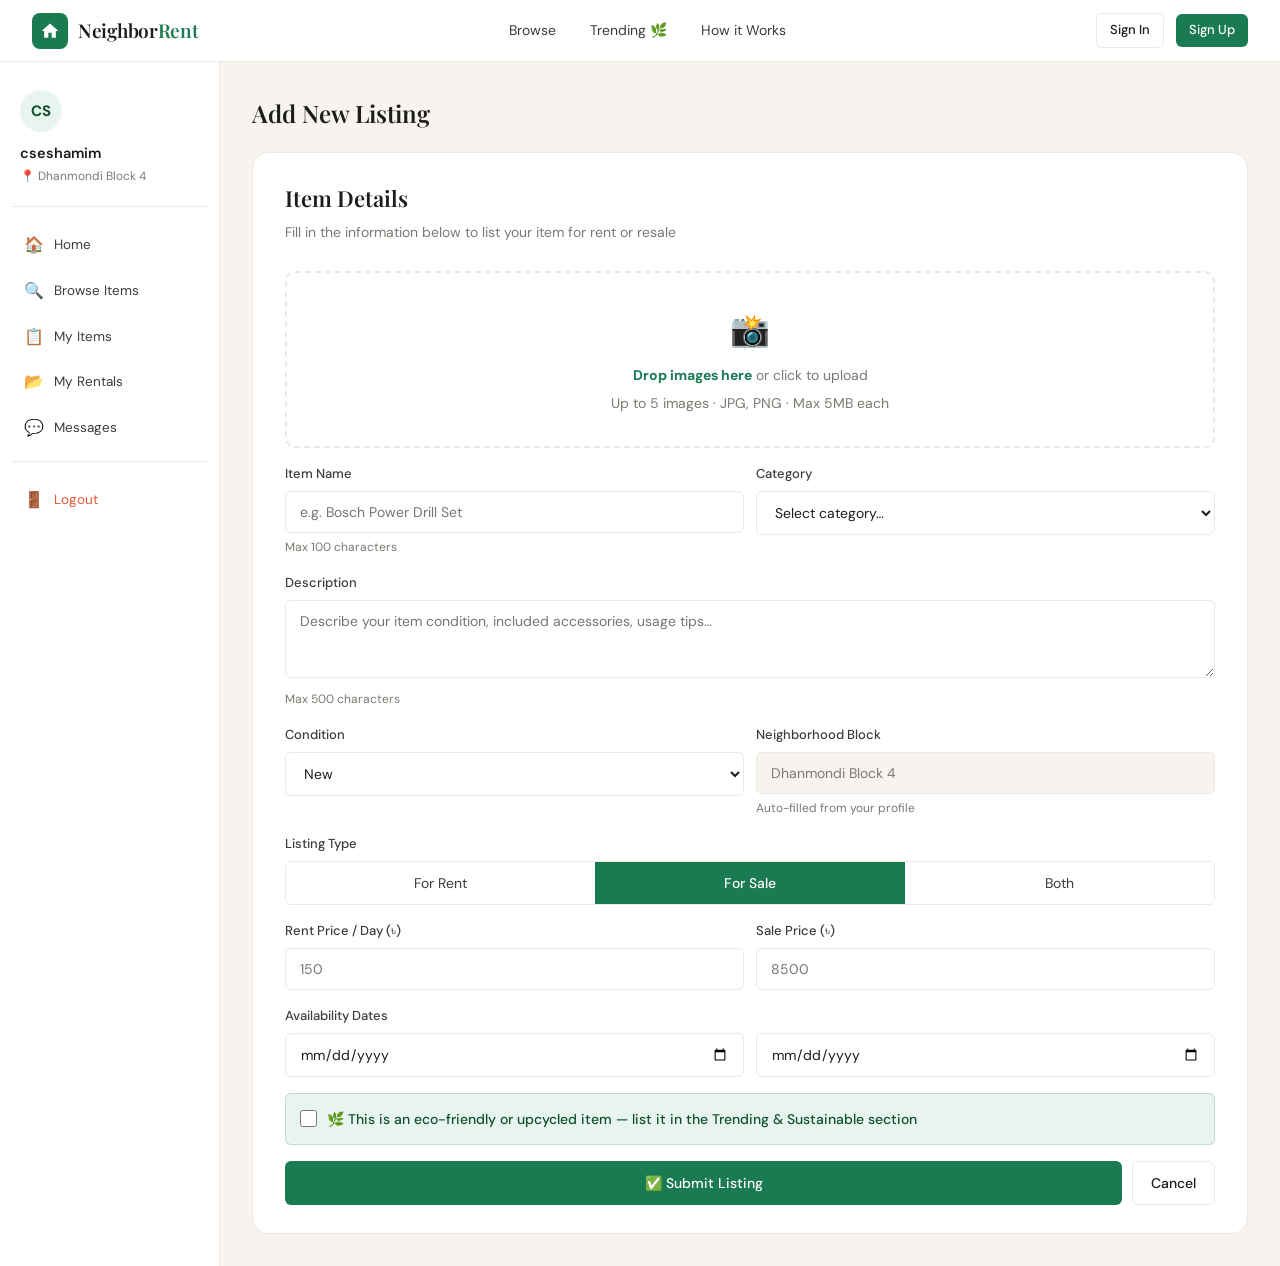
==== add-listing.html @ 6504f297 "first commit" ====
<!DOCTYPE html>
<html lang="en">
<head>
<meta charset="UTF-8">
<meta name="viewport" content="width=device-width, initial-scale=1.0">
<title>NeighborRent – Dhaka Rental & Resale Platform</title>
<link href="https://fonts.googleapis.com/css2?family=DM+Sans:ital,opsz,wght@0,9..40,300;0,9..40,400;0,9..40,500;0,9..40,600;1,9..40,300&family=Playfair+Display:wght@500;600&display=swap" rel="stylesheet">
<link rel="stylesheet" href="styles.css">
</head>
<body>
<nav class="topbar">
  <a href="neighborrent.html" class="logo">
    <div class="logo-icon">
      <svg viewBox="0 0 24 24"><path d="M10 20v-6h4v6h5v-8h3L12 3 2 12h3v8z"/></svg>
    </div>
    <span class="logo-text">Neighbor<span>Rent</span></span>
  </a>
  <div class="nav-links" id="nav-public">
    <a href="browse.html" class="nav-link">Browse</a>
    <a href="trending.html" class="nav-link">Trending 🌿</a>
    <a href="#" class="nav-link">How it Works</a>
  </div>
  <div class="nav-right" id="nav-right-public">
    <a href="signin.html" class="btn btn-outline btn-sm">Sign In</a>
    <a href="signup.html" class="btn btn-primary btn-sm">Sign Up</a>
  </div>
</nav>
<div id="page-add-listing" class="page-section active">
  <div class="dashboard-layout">
    <aside class="sidebar">
      <div class="sidebar-user">
        <div class="u-avatar">CS</div>
        <div class="u-name">cseshamim</div>
        <div class="u-block">📍 Dhanmondi Block 4</div>
      </div>
      <nav class="sidebar-nav">
        <a href="dashboard.html"><span class="icon">🏠</span> Home</a>
        <a href="browse.html"><span class="icon">🔍</span> Browse Items</a>
        <a href="my-items.html"><span class="icon">📋</span> My Items</a>
        <a href="my-rentals.html"><span class="icon">📂</span> My Rentals</a>
        <a href="messages.html"><span class="icon">💬</span> Messages</a>
        <div class="u-inline-037"></div>
        <a href="neighborrent.html" class="logout"><span class="icon">🚪</span> Logout</a>
      </nav>
    </aside>
    <main class="dash-main">
      <div class="dash-welcome u-inline-050">Add New Listing</div>
      <div class="listing-card">
        <h2>Item Details</h2>
        <p class="sub">Fill in the information below to list your item for rent or resale</p>

        <div class="upload-zone">
          <div class="upload-icon">📸</div>
          <p><strong>Drop images here</strong> or click to upload</p>
          <p class="u-inline-051">Up to 5 images · JPG, PNG · Max 5MB each</p>
        </div>

        <div class="form-row">
          <div class="form-group">
            <label class="form-label">Item Name</label>
            <input class="form-input" type="text" placeholder="e.g. Bosch Power Drill Set">
            <div class="form-hint">Max 100 characters</div>
          </div>
          <div class="form-group">
            <label class="form-label">Category</label>
            <select class="form-select">
              <option>Select category…</option>
              <option>Tools</option><option>Medical Equipment</option><option>Electronics</option>
              <option>Event Items</option><option>Jewelry</option><option>Cameras</option><option>Other</option>
            </select>
          </div>
        </div>

        <div class="form-group">
          <label class="form-label">Description</label>
          <textarea class="form-input u-inline-052" rows="3" placeholder="Describe your item condition, included accessories, usage tips…"></textarea>
          <div class="form-hint">Max 500 characters</div>
        </div>

        <div class="form-row">
          <div class="form-group">
            <label class="form-label">Condition</label>
            <select class="form-select">
              <option>New</option><option>Good</option><option>Fair</option>
            </select>
          </div>
          <div class="form-group">
            <label class="form-label">Neighborhood Block</label>
            <input class="form-input u-inline-053" value="Dhanmondi Block 4" disabled>
            <div class="form-hint">Auto-filled from your profile</div>
          </div>
        </div>

        <div class="form-group">
          <label class="form-label">Listing Type</label>
          <div class="type-toggle">
            <div class="type-opt" onclick="toggleType(this)">For Rent</div>
            <div class="type-opt active" onclick="toggleType(this)">For Sale</div>
            <div class="type-opt" onclick="toggleType(this)">Both</div>
          </div>
        </div>

        <div class="form-row">
          <div class="form-group">
            <label class="form-label">Rent Price / Day (৳)</label>
            <input class="form-input" type="number" placeholder="150">
          </div>
          <div class="form-group">
            <label class="form-label">Sale Price (৳)</label>
            <input class="form-input" type="number" placeholder="8500">
          </div>
        </div>

        <div class="form-group">
          <label class="form-label">Availability Dates</label>
          <div class="form-row">
            <input class="form-input" type="date">
            <input class="form-input" type="date">
          </div>
        </div>

        <div class="eco-check form-group">
          <input type="checkbox" id="eco">
          <label for="eco">🌿 This is an eco-friendly or upcycled item — list it in the Trending & Sustainable section</label>
        </div>

        <div class="u-inline-054">
          <button class="btn btn-primary u-inline-055" onclick="location.href='my-items.html'">✅ Submit Listing</button>
          <button class="btn btn-outline" onclick="location.href='my-items.html'">Cancel</button>
        </div>
      </div>
    </main>
  </div>
</div>

<!-- ══════════════════════════════════════════
     PAGE: MESSAGES
══════════════════════════════════════════ -->
<script src="scripts.js"></script>
</body>
</html>
---- styles.css ----
/*
  NeighborRent shared styles
  --------------------------
  This SCSS file contains the visual system, shared layout primitives,
  and page-specific styles used by every standalone HTML page.
*/
:root {
  --green: #1a7a52;
  --green-light: #e8f5ef;
  --green-mid: #2d9e6a;
  --green-dark: #0f4f34;
  --amber: #e8a020;
  --amber-light: #fef6e4;
  --coral: #e55a38;
  --sand: #f7f4ef;
  --sand-dark: #ede8e0;
  --ink: #1c1c1a;
  --ink-mid: #3d3d38;
  --ink-muted: #7a7a72;
  --ink-faint: #b5b5ac;
  --white: #ffffff;
  --radius: 10px;
  --radius-sm: 6px;
  --radius-lg: 16px;
  --shadow: 0 2px 12px rgba(0, 0, 0, 0.07);
  --shadow-md: 0 4px 24px rgba(0, 0, 0, 0.10);
}

* {
  box-sizing: border-box;
  margin: 0;
  padding: 0;
}

body {
  font-family: "DM Sans", sans-serif;
  background: var(--sand);
  color: var(--ink);
  font-size: 15px;
  line-height: 1.6;
}

/* Navigation and global header */
.topbar {
  background: var(--white);
  border-bottom: 1px solid var(--sand-dark);
  padding: 0 2rem;
  height: 62px;
  display: flex;
  align-items: center;
  justify-content: space-between;
  position: sticky;
  top: 0;
  z-index: 100;
}

.logo {
  display: flex;
  align-items: center;
  gap: 10px;
  text-decoration: none;
}

.logo-icon {
  width: 36px;
  height: 36px;
  background: var(--green);
  border-radius: 8px;
  display: flex;
  align-items: center;
  justify-content: center;
}

.logo-icon svg {
  width: 20px;
  height: 20px;
  fill: white;
}

.logo-text {
  font-family: "Playfair Display", serif;
  font-size: 19px;
  font-weight: 600;
  color: var(--ink);
  letter-spacing: -0.3px;
}

.logo-text span {
  color: var(--green);
}

.nav-links {
  display: flex;
  align-items: center;
  gap: 6px;
}

.nav-link {
  padding: 7px 14px;
  border-radius: var(--radius-sm);
  font-size: 14px;
  color: var(--ink-mid);
  text-decoration: none;
  transition: all 0.15s;
  font-weight: 400;
}

.nav-link:hover {
  background: var(--sand);
  color: var(--ink);
}

.nav-link.active {
  color: var(--green);
  font-weight: 500;
}

.nav-badge {
  position: relative;
  display: flex;
  align-items: center;
  justify-content: center;
  width: 38px;
  height: 38px;
  border-radius: 50%;
  border: 1px solid var(--sand-dark);
  cursor: pointer;
  transition: background 0.15s;
}

.nav-badge:hover {
  background: var(--sand);
}

.nav-badge .dot {
  position: absolute;
  top: 7px;
  right: 7px;
  width: 8px;
  height: 8px;
  border-radius: 50%;
  background: var(--coral);
  border: 2px solid white;
}

.nav-right {
  display: flex;
  align-items: center;
  gap: 12px;
}

.btn {
  display: inline-flex;
  align-items: center;
  gap: 7px;
  padding: 9px 18px;
  border-radius: var(--radius-sm);
  font-size: 14px;
  font-weight: 500;
  cursor: pointer;
  transition: all 0.15s;
  font-family: inherit;
  text-decoration: none;
  border: none;
}

.btn-primary {
  background: var(--green);
  color: white;
}

.btn-primary:hover {
  background: var(--green-dark);
}

.btn-outline {
  background: transparent;
  color: var(--ink);
  border: 1px solid var(--sand-dark);
}

.btn-outline:hover {
  background: var(--sand);
}

.btn-sm {
  padding: 6px 13px;
  font-size: 13px;
}

.btn-amber {
  background: var(--amber);
  color: white;
}

.btn-amber:hover {
  opacity: 0.9;
}

.avatar {
  width: 36px;
  height: 36px;
  border-radius: 50%;
  background: var(--green-light);
  color: var(--green-dark);
  font-weight: 600;
  font-size: 13px;
  display: flex;
  align-items: center;
  justify-content: center;
  cursor: pointer;
  border: 2px solid var(--green-light);
}

/* Page shell */
.page-section {
  display: block;
}

.container {
  max-width: 1100px;
  margin: 0 auto;
  padding: 0 2rem;
}

/* Home page hero */
.hero {
  background: linear-gradient(135deg, #0f4f34 0%, #1a7a52 60%, #2d9e6a 100%);
  padding: 80px 2rem 90px;
  text-align: center;
  position: relative;
  overflow: hidden;
}

.hero::before {
  content: "";
  position: absolute;
  inset: 0;
  background: url("data:image/svg+xml,%3Csvg width='60' height='60' viewBox='0 0 60 60' xmlns='http://www.w3.org/2000/svg'%3E%3Ccircle cx='30' cy='30' r='1.5' fill='%23ffffff' fill-opacity='0.06'/%3E%3C/svg%3E");
}

.hero-badge {
  display: inline-flex;
  align-items: center;
  gap: 7px;
  background: rgba(255, 255, 255, 0.15);
  border: 1px solid rgba(255, 255, 255, 0.25);
  color: rgba(255, 255, 255, 0.9);
  padding: 6px 14px;
  border-radius: 99px;
  font-size: 13px;
  margin-bottom: 24px;
}

.hero h1 {
  font-family: "Playfair Display", serif;
  font-size: 52px;
  font-weight: 600;
  color: white;
  line-height: 1.1;
  margin-bottom: 18px;
  letter-spacing: -1px;
}

.hero h1 em {
  font-style: italic;
  color: #a8dfc7;
}

.hero p {
  font-size: 17px;
  color: rgba(255, 255, 255, 0.75);
  max-width: 500px;
  margin: 0 auto 36px;
  font-weight: 300;
}

.hero-actions {
  display: flex;
  gap: 12px;
  justify-content: center;
  flex-wrap: wrap;
}

.hero .btn-white {
  background: white;
  color: var(--green-dark);
  font-weight: 600;
  padding: 12px 28px;
  font-size: 15px;
  border-radius: var(--radius);
}

.hero .btn-white:hover {
  background: var(--green-light);
}

.hero .btn-ghost {
  background: rgba(255, 255, 255, 0.12);
  color: white;
  border: 1px solid rgba(255, 255, 255, 0.3);
  padding: 12px 28px;
  font-size: 15px;
  border-radius: var(--radius);
}

.hero-stats {
  display: flex;
  gap: 40px;
  justify-content: center;
  margin-top: 56px;
  padding-top: 36px;
  border-top: 1px solid rgba(255, 255, 255, 0.15);
}

.hero-stat {
  text-align: center;
}

.hero-stat .num {
  font-size: 28px;
  font-weight: 600;
  color: white;
  font-family: "Playfair Display", serif;
}

.hero-stat .lbl {
  font-size: 13px;
  color: rgba(255, 255, 255, 0.6);
  margin-top: 3px;
}

/* Category navigation */
.category-bar {
  background: var(--white);
  border-bottom: 1px solid var(--sand-dark);
  padding: 0 2rem;
}

.category-bar .inner {
  max-width: 1100px;
  margin: 0 auto;
  display: flex;
  gap: 4px;
  overflow-x: auto;
}

.cat-pill {
  display: flex;
  align-items: center;
  gap: 7px;
  padding: 14px 16px;
  white-space: nowrap;
  cursor: pointer;
  font-size: 13.5px;
  color: var(--ink-muted);
  border-bottom: 2px solid transparent;
  transition: all 0.15s;
  font-weight: 400;
}

.cat-pill:hover {
  color: var(--ink);
}

.cat-pill.active {
  color: var(--green);
  border-bottom-color: var(--green);
  font-weight: 500;
}

.cat-pill .icon {
  font-size: 16px;
}

/* Browse and item grids */
.browse-layout {
  display: flex;
  gap: 24px;
  padding: 32px 0;
}

.filter-sidebar {
  width: 220px;
  flex-shrink: 0;
  background: var(--white);
  border-radius: var(--radius-lg);
  border: 1px solid var(--sand-dark);
  padding: 20px;
  height: -moz-fit-content;
  height: fit-content;
}

.filter-sidebar h3 {
  font-size: 13px;
  font-weight: 600;
  text-transform: uppercase;
  letter-spacing: 0.8px;
  color: var(--ink-muted);
  margin-bottom: 14px;
}

.filter-group {
  margin-bottom: 22px;
}

.filter-group label {
  display: flex;
  align-items: center;
  gap: 9px;
  padding: 6px 0;
  font-size: 14px;
  color: var(--ink-mid);
  cursor: pointer;
}

.filter-group label input[type=checkbox] {
  accent-color: var(--green);
  width: 15px;
  height: 15px;
}

.filter-group label input[type=radio] {
  accent-color: var(--green);
  width: 15px;
  height: 15px;
}

.items-grid {
  flex: 1;
}

.search-bar {
  display: flex;
  gap: 10px;
  margin-bottom: 20px;
}

.search-input {
  flex: 1;
  padding: 11px 16px;
  border-radius: var(--radius-sm);
  border: 1px solid var(--sand-dark);
  font-family: inherit;
  font-size: 14px;
  background: var(--white);
  color: var(--ink);
  outline: none;
  transition: border 0.15s;
}

.search-input:focus {
  border-color: var(--green);
}

.cards-grid {
  display: grid;
  grid-template-columns: repeat(auto-fill, minmax(200px, 1fr));
  gap: 16px;
}

.item-card {
  background: var(--white);
  border-radius: var(--radius-lg);
  border: 1px solid var(--sand-dark);
  overflow: hidden;
  transition: box-shadow 0.2s, transform 0.15s;
  cursor: pointer;
}

.item-card:hover {
  box-shadow: var(--shadow-md);
  transform: translateY(-2px);
}

.card-img {
  width: 100%;
  height: 150px;
  -o-object-fit: cover;
     object-fit: cover;
  background: var(--sand);
  display: flex;
  align-items: center;
  justify-content: center;
  font-size: 40px;
}
.card-img img {
  width: 100%;
}

.card-body {
  padding: 14px;
}

.card-meta {
  display: flex;
  align-items: center;
  gap: 6px;
  margin-bottom: 6px;
}

.card-cat {
  font-size: 11px;
  background: var(--green-light);
  color: var(--green-dark);
  padding: 3px 8px;
  border-radius: 99px;
  font-weight: 500;
}

.eco-badge {
  font-size: 11px;
  background: #fff3cd;
  color: #856404;
  padding: 3px 8px;
  border-radius: 99px;
  font-weight: 500;
}

.card-name {
  font-weight: 600;
  font-size: 14.5px;
  margin-bottom: 4px;
  color: var(--ink);
}

.card-block {
  font-size: 12px;
  color: var(--ink-muted);
  display: flex;
  align-items: center;
  gap: 4px;
  margin-bottom: 10px;
}

.card-price {
  font-size: 18px;
  font-weight: 700;
  color: var(--green-dark);
}

.card-price span {
  font-size: 12px;
  font-weight: 400;
  color: var(--ink-muted);
}

.card-actions {
  display: flex;
  gap: 7px;
  margin-top: 10px;
}

.btn-rent {
  flex: 1;
  background: var(--green);
  color: white;
  border: none;
  padding: 8px;
  border-radius: var(--radius-sm);
  font-size: 13px;
  font-weight: 500;
  cursor: pointer;
  font-family: inherit;
  transition: background 0.15s;
}

.btn-rent:hover {
  background: var(--green-dark);
}

.btn-buy {
  flex: 1;
  background: transparent;
  color: var(--ink-mid);
  border: 1px solid var(--sand-dark);
  padding: 8px;
  border-radius: var(--radius-sm);
  font-size: 13px;
  font-weight: 500;
  cursor: pointer;
  font-family: inherit;
  transition: background 0.15s;
}

.btn-buy:hover {
  background: var(--sand);
}

/* Authentication pages */
.auth-wrapper {
  min-height: calc(100vh - 62px);
  display: flex;
  align-items: center;
  justify-content: center;
  background: var(--sand);
  padding: 40px 2rem;
}

.auth-card {
  background: var(--white);
  border-radius: var(--radius-lg);
  border: 1px solid var(--sand-dark);
  padding: 40px 44px;
  width: 100%;
  max-width: 440px;
  box-shadow: var(--shadow);
}

.auth-logo {
  display: flex;
  align-items: center;
  gap: 10px;
  margin-bottom: 28px;
}

.auth-title {
  font-family: "Playfair Display", serif;
  font-size: 26px;
  font-weight: 600;
  margin-bottom: 6px;
}

.auth-sub {
  font-size: 14px;
  color: var(--ink-muted);
  margin-bottom: 28px;
}

.form-group {
  margin-bottom: 16px;
}

.form-label {
  display: block;
  font-size: 13px;
  font-weight: 500;
  color: var(--ink-mid);
  margin-bottom: 6px;
}

.form-input {
  width: 100%;
  padding: 11px 14px;
  border-radius: var(--radius-sm);
  border: 1px solid var(--sand-dark);
  font-family: inherit;
  font-size: 14px;
  color: var(--ink);
  background: var(--white);
  outline: none;
  transition: border 0.15s;
}

.form-input:focus {
  border-color: var(--green);
  box-shadow: 0 0 0 3px rgba(26, 122, 82, 0.1);
}

.form-select {
  width: 100%;
  padding: 11px 14px;
  border-radius: var(--radius-sm);
  border: 1px solid var(--sand-dark);
  font-family: inherit;
  font-size: 14px;
  color: var(--ink);
  background: var(--white);
  outline: none;
  cursor: pointer;
}

.form-row {
  display: grid;
  grid-template-columns: 1fr 1fr;
  gap: 12px;
}

.form-hint {
  font-size: 12px;
  color: var(--ink-muted);
  margin-top: 5px;
}

.divider {
  height: 1px;
  background: var(--sand-dark);
  margin: 20px 0;
  position: relative;
}

.divider::after {
  content: "or";
  position: absolute;
  top: -10px;
  left: 50%;
  transform: translateX(-50%);
  background: white;
  padding: 0 10px;
  font-size: 12px;
  color: var(--ink-faint);
}

.auth-link {
  font-size: 14px;
  color: var(--ink-muted);
  text-align: center;
  margin-top: 18px;
}

.auth-link a {
  color: var(--green);
  text-decoration: none;
  font-weight: 500;
}

.btn-full {
  width: 100%;
  justify-content: center;
  padding: 12px;
  font-size: 15px;
  border-radius: var(--radius-sm);
}

/* Dashboard shell */
.dashboard-layout {
  display: flex;
  min-height: calc(100vh - 62px);
}

.sidebar {
  width: 220px;
  flex-shrink: 0;
  background: var(--white);
  border-right: 1px solid var(--sand-dark);
  padding: 24px 12px;
}

.sidebar-user {
  padding: 4px 8px 20px;
  border-bottom: 1px solid var(--sand-dark);
  margin-bottom: 16px;
}

.sidebar-user .u-name {
  font-weight: 600;
  font-size: 14.5px;
  color: var(--ink);
}

.sidebar-user .u-block {
  font-size: 12px;
  color: var(--ink-muted);
  margin-top: 2px;
}

.sidebar-user .u-avatar {
  width: 42px;
  height: 42px;
  border-radius: 50%;
  background: var(--green-light);
  color: var(--green-dark);
  font-weight: 700;
  font-size: 15px;
  display: flex;
  align-items: center;
  justify-content: center;
  margin-bottom: 10px;
}

.sidebar-nav a {
  display: flex;
  align-items: center;
  gap: 10px;
  padding: 9px 12px;
  border-radius: var(--radius-sm);
  font-size: 13.5px;
  color: var(--ink-mid);
  text-decoration: none;
  transition: all 0.15s;
  margin-bottom: 2px;
}

.sidebar-nav a .icon {
  font-size: 16px;
  width: 20px;
  text-align: center;
}

.sidebar-nav a:hover {
  background: var(--sand);
  color: var(--ink);
}

.sidebar-nav a.active {
  background: var(--green-light);
  color: var(--green-dark);
  font-weight: 500;
}

.sidebar-nav a.logout {
  color: var(--coral);
  margin-top: 16px;
}

.sidebar-nav a.logout:hover {
  background: #fdf0ed;
}

.dash-main {
  flex: 1;
  padding: 32px;
  background: var(--sand);
  overflow-y: auto;
}

.dash-welcome {
  font-family: "Playfair Display", serif;
  font-size: 24px;
  font-weight: 600;
  color: var(--ink);
  margin-bottom: 4px;
}

.dash-sub {
  font-size: 14px;
  color: var(--ink-muted);
  margin-bottom: 28px;
}

.stat-grid {
  display: grid;
  grid-template-columns: repeat(auto-fill, minmax(180px, 1fr));
  gap: 14px;
  margin-bottom: 28px;
}

.stat-card {
  background: var(--white);
  border-radius: var(--radius-lg);
  border: 1px solid var(--sand-dark);
  padding: 20px;
}

.stat-card .stat-label {
  font-size: 12px;
  color: var(--ink-muted);
  font-weight: 500;
  text-transform: uppercase;
  letter-spacing: 0.6px;
  margin-bottom: 8px;
}

.stat-card .stat-num {
  font-size: 30px;
  font-weight: 700;
  font-family: "Playfair Display", serif;
  color: var(--ink);
}

.stat-card .stat-sub {
  font-size: 12px;
  color: var(--green);
  margin-top: 4px;
}

.stat-card.accent {
  background: var(--green);
  border-color: var(--green);
}

.stat-card.accent .stat-label {
  color: rgba(255, 255, 255, 0.7);
}

.stat-card.accent .stat-num {
  color: white;
}

.stat-card.accent .stat-sub {
  color: rgba(255, 255, 255, 0.75);
}

.section-title {
  font-size: 15px;
  font-weight: 600;
  color: var(--ink);
  margin-bottom: 14px;
}

.dash-grid {
  display: grid;
  grid-template-columns: 1fr 1fr;
  gap: 20px;
}

.dash-card {
  background: var(--white);
  border-radius: var(--radius-lg);
  border: 1px solid var(--sand-dark);
  padding: 20px;
}

.activity-item {
  display: flex;
  align-items: flex-start;
  gap: 12px;
  padding: 10px 0;
  border-bottom: 1px solid var(--sand-dark);
}

.activity-item:last-child {
  border-bottom: none;
}

.activity-dot {
  width: 8px;
  height: 8px;
  border-radius: 50%;
  margin-top: 7px;
  flex-shrink: 0;
}

.activity-dot.green {
  background: var(--green);
}

.activity-dot.amber {
  background: var(--amber);
}

.activity-dot.coral {
  background: var(--coral);
}

.activity-text {
  font-size: 13.5px;
  color: var(--ink-mid);
  flex: 1;
}

.activity-time {
  font-size: 12px;
  color: var(--ink-faint);
  margin-top: 2px;
}

/* My items table */
.table-card {
  background: var(--white);
  border-radius: var(--radius-lg);
  border: 1px solid var(--sand-dark);
  overflow: hidden;
}

.table-header {
  padding: 18px 20px;
  border-bottom: 1px solid var(--sand-dark);
  display: flex;
  align-items: center;
  justify-content: space-between;
}

.table-header h2 {
  font-size: 16px;
  font-weight: 600;
}

table {
  width: 100%;
  border-collapse: collapse;
}

th {
  font-size: 12px;
  font-weight: 600;
  text-transform: uppercase;
  letter-spacing: 0.6px;
  color: var(--ink-muted);
  padding: 12px 16px;
  text-align: left;
  border-bottom: 1px solid var(--sand-dark);
  background: var(--sand);
}

td {
  padding: 14px 16px;
  font-size: 14px;
  color: var(--ink-mid);
  border-bottom: 1px solid var(--sand-dark);
  vertical-align: middle;
}

tr:last-child td {
  border-bottom: none;
}

tr:hover td {
  background: var(--sand);
}

.status-pill {
  display: inline-block;
  padding: 3px 10px;
  border-radius: 99px;
  font-size: 12px;
  font-weight: 500;
}

.s-available {
  background: var(--green-light);
  color: var(--green-dark);
}

.s-rented {
  background: #fff3cd;
  color: #856404;
}

.s-sold {
  background: #fdecea;
  color: #a93226;
}

.s-pending {
  background: #e8f4fd;
  color: #1a5276;
}

.action-link {
  color: var(--green);
  font-size: 13px;
  cursor: pointer;
  font-weight: 500;
  text-decoration: none;
}

.action-link.del {
  color: var(--coral);
}

.thumb {
  width: 44px;
  height: 44px;
  border-radius: var(--radius-sm);
  background: var(--sand-dark);
  display: flex;
  align-items: center;
  justify-content: center;
  font-size: 22px;
}

/* Item detail page */
.detail-layout {
  display: grid;
  grid-template-columns: 1.1fr 0.9fr;
  gap: 28px;
  padding: 32px 0;
}

.gallery {
  border-radius: var(--radius-lg);
  overflow: hidden;
  border: 1px solid var(--sand-dark);
}

.gallery-main {
  height: 320px;
  background: var(--sand);
  display: flex;
  align-items: center;
  justify-content: center;
  font-size: 90px;
}

.gallery-thumbs {
  display: flex;
  gap: 8px;
  padding: 10px;
  background: var(--white);
}

.gallery-thumb {
  width: 56px;
  height: 56px;
  border-radius: var(--radius-sm);
  background: var(--sand-dark);
  display: flex;
  align-items: center;
  justify-content: center;
  font-size: 24px;
  cursor: pointer;
  border: 2px solid transparent;
}

.gallery-thumb.active {
  border-color: var(--green);
}

.detail-info {
  background: var(--white);
  border-radius: var(--radius-lg);
  border: 1px solid var(--sand-dark);
  padding: 24px;
}

.detail-cats {
  display: flex;
  gap: 7px;
  margin-bottom: 12px;
}

.detail-name {
  font-family: "Playfair Display", serif;
  font-size: 26px;
  font-weight: 600;
  color: var(--ink);
  margin-bottom: 8px;
  line-height: 1.2;
}

.detail-price {
  font-size: 26px;
  font-weight: 700;
  color: var(--green-dark);
  margin-bottom: 4px;
}

.detail-price span {
  font-size: 14px;
  font-weight: 400;
  color: var(--ink-muted);
}

.detail-seller {
  display: flex;
  align-items: center;
  gap: 10px;
  padding: 14px 0;
  border-top: 1px solid var(--sand-dark);
  border-bottom: 1px solid var(--sand-dark);
  margin: 16px 0;
}

.seller-avatar {
  width: 38px;
  height: 38px;
  border-radius: 50%;
  background: var(--green-light);
  color: var(--green-dark);
  font-weight: 600;
  font-size: 13px;
  display: flex;
  align-items: center;
  justify-content: center;
}

.seller-info .s-name {
  font-weight: 600;
  font-size: 14px;
  color: var(--ink);
}

.seller-info .s-rating {
  font-size: 12px;
  color: var(--ink-muted);
}

.stars {
  color: var(--amber);
  font-size: 13px;
}

.delivery-box {
  background: var(--green-light);
  border-radius: var(--radius-sm);
  padding: 10px 14px;
  display: flex;
  align-items: center;
  gap: 10px;
  margin-bottom: 16px;
  font-size: 13.5px;
}

.delivery-box .icon {
  font-size: 20px;
}

.delivery-box .label {
  font-weight: 500;
  color: var(--green-dark);
}

.detail-desc {
  font-size: 14px;
  color: var(--ink-muted);
  line-height: 1.7;
  margin-bottom: 18px;
}

.condition-badge {
  display: inline-flex;
  align-items: center;
  gap: 5px;
  font-size: 13px;
  padding: 4px 10px;
  background: var(--sand);
  border-radius: 99px;
  color: var(--ink-mid);
  margin-bottom: 14px;
}

.detail-actions {
  display: flex;
  gap: 10px;
}

.detail-actions .btn {
  flex: 1;
  justify-content: center;
  padding: 13px;
  font-size: 15px;
  border-radius: var(--radius-sm);
}

/* Add listing form */
.listing-card {
  background: var(--white);
  border-radius: var(--radius-lg);
  border: 1px solid var(--sand-dark);
  padding: 28px 32px;
}

.listing-card h2 {
  font-family: "Playfair Display", serif;
  font-size: 22px;
  font-weight: 600;
  margin-bottom: 4px;
}

.listing-card .sub {
  font-size: 14px;
  color: var(--ink-muted);
  margin-bottom: 28px;
}

.upload-zone {
  border: 2px dashed var(--sand-dark);
  border-radius: var(--radius);
  padding: 32px;
  text-align: center;
  cursor: pointer;
  transition: border 0.15s;
  margin-bottom: 16px;
}

.upload-zone:hover {
  border-color: var(--green);
  background: var(--green-light);
}

.upload-icon {
  font-size: 32px;
  margin-bottom: 8px;
}

.upload-zone p {
  font-size: 14px;
  color: var(--ink-muted);
}

.upload-zone strong {
  color: var(--green);
}

.type-toggle {
  display: flex;
  gap: 0;
  border: 1px solid var(--sand-dark);
  border-radius: var(--radius-sm);
  overflow: hidden;
}

.type-opt {
  flex: 1;
  padding: 10px;
  text-align: center;
  font-size: 14px;
  cursor: pointer;
  background: white;
  color: var(--ink-mid);
  transition: all 0.15s;
  font-weight: 400;
}

.type-opt.active {
  background: var(--green);
  color: white;
  font-weight: 500;
}

.eco-check {
  display: flex;
  align-items: center;
  gap: 10px;
  padding: 14px;
  background: var(--green-light);
  border-radius: var(--radius-sm);
  border: 1px solid rgba(26, 122, 82, 0.2);
}

.eco-check label {
  font-size: 14px;
  color: var(--green-dark);
  font-weight: 500;
  cursor: pointer;
}

.eco-check input {
  accent-color: var(--green);
  width: 17px;
  height: 17px;
}

/* Messages layout */
.msg-layout {
  display: flex;
  height: calc(100vh - 62px - 64px);
  border: 1px solid var(--sand-dark);
  border-radius: var(--radius-lg);
  overflow: hidden;
  background: var(--white);
}

.msg-sidebar {
  width: 280px;
  border-right: 1px solid var(--sand-dark);
  display: flex;
  flex-direction: column;
}

.msg-sidebar-head {
  padding: 16px;
  border-bottom: 1px solid var(--sand-dark);
  font-weight: 600;
  font-size: 15px;
}

.convo-list {
  overflow-y: auto;
  flex: 1;
}

.convo-item {
  display: flex;
  align-items: center;
  gap: 12px;
  padding: 14px 16px;
  cursor: pointer;
  border-bottom: 1px solid var(--sand-dark);
  transition: background 0.12s;
}

.convo-item:hover {
  background: var(--sand);
}

.convo-item.active {
  background: var(--green-light);
}

.convo-av {
  width: 40px;
  height: 40px;
  border-radius: 50%;
  background: var(--sand-dark);
  display: flex;
  align-items: center;
  justify-content: center;
  font-weight: 600;
  font-size: 14px;
  color: var(--ink-mid);
  flex-shrink: 0;
}

.convo-info {
  flex: 1;
  min-width: 0;
}

.convo-name {
  font-weight: 500;
  font-size: 14px;
  color: var(--ink);
}

.convo-preview {
  font-size: 12.5px;
  color: var(--ink-muted);
  white-space: nowrap;
  overflow: hidden;
  text-overflow: ellipsis;
}

.convo-meta {
  text-align: right;
}

.convo-time {
  font-size: 11px;
  color: var(--ink-faint);
}

.convo-unread {
  width: 18px;
  height: 18px;
  border-radius: 50%;
  background: var(--green);
  color: white;
  font-size: 10px;
  font-weight: 700;
  display: flex;
  align-items: center;
  justify-content: center;
  margin-top: 4px;
  margin-left: auto;
}

.msg-main {
  flex: 1;
  display: flex;
  flex-direction: column;
}

.msg-main-head {
  padding: 14px 20px;
  border-bottom: 1px solid var(--sand-dark);
  display: flex;
  align-items: center;
  gap: 12px;
}

.msg-main-head .title {
  font-weight: 600;
  font-size: 15px;
}

.msg-main-head .sub {
  font-size: 12px;
  color: var(--ink-muted);
}

.msg-body {
  flex: 1;
  overflow-y: auto;
  padding: 20px;
  display: flex;
  flex-direction: column;
  gap: 14px;
  background: var(--sand);
}

.msg-bubble-row {
  display: flex;
  gap: 10px;
}

.msg-bubble-row.me {
  flex-direction: row-reverse;
}

.bubble {
  max-width: 68%;
  padding: 10px 14px;
  border-radius: 14px;
  font-size: 14px;
  line-height: 1.5;
}

.bubble.them {
  background: var(--white);
  color: var(--ink);
  border-bottom-left-radius: 4px;
  border: 1px solid var(--sand-dark);
}

.bubble.me {
  background: var(--green);
  color: white;
  border-bottom-right-radius: 4px;
}

.bubble-time {
  font-size: 11px;
  color: var(--ink-faint);
  margin-top: 4px;
  text-align: right;
}

.bubble.me .bubble-time {
  color: rgba(255, 255, 255, 0.65);
}

.msg-input-bar {
  padding: 14px 20px;
  border-top: 1px solid var(--sand-dark);
  display: flex;
  gap: 10px;
  align-items: center;
  background: var(--white);
}

.msg-input {
  flex: 1;
  padding: 10px 14px;
  border-radius: 99px;
  border: 1px solid var(--sand-dark);
  font-family: inherit;
  font-size: 14px;
  background: var(--sand);
  outline: none;
}

.msg-input:focus {
  border-color: var(--green);
  background: white;
}

.send-btn {
  width: 40px;
  height: 40px;
  border-radius: 50%;
  background: var(--green);
  border: none;
  cursor: pointer;
  display: flex;
  align-items: center;
  justify-content: center;
}

.send-btn svg {
  fill: white;
  width: 17px;
  height: 17px;
}

/* Trending page */
.trending-hero {
  background: linear-gradient(135deg, #0f4f34, #1a7a52);
  border-radius: var(--radius-lg);
  padding: 32px;
  margin-bottom: 24px;
  color: white;
  display: flex;
  align-items: center;
  justify-content: space-between;
}

.trending-hero h2 {
  font-family: "Playfair Display", serif;
  font-size: 28px;
  font-weight: 600;
  margin-bottom: 8px;
}

.trending-hero p {
  font-size: 14px;
  opacity: 0.75;
  max-width: 400px;
}

.leaf-icon {
  font-size: 64px;
  opacity: 0.3;
}

.filter-tabs {
  display: flex;
  gap: 8px;
  margin-bottom: 20px;
  flex-wrap: wrap;
}

.filter-tab {
  padding: 7px 16px;
  border-radius: 99px;
  font-size: 13.5px;
  cursor: pointer;
  border: 1px solid var(--sand-dark);
  background: var(--white);
  color: var(--ink-mid);
  transition: all 0.15s;
}

.filter-tab.active {
  background: var(--green);
  color: white;
  border-color: var(--green);
  font-weight: 500;
}

/* Rentals page */
.rental-card-item {
  background: var(--white);
  border-radius: var(--radius-lg);
  border: 1px solid var(--sand-dark);
  padding: 18px 20px;
  display: flex;
  align-items: center;
  gap: 16px;
  margin-bottom: 12px;
}

.rental-thumb {
  width: 60px;
  height: 60px;
  border-radius: var(--radius-sm);
  background: var(--sand);
  display: flex;
  align-items: center;
  justify-content: center;
  font-size: 28px;
  flex-shrink: 0;
}

.rental-info {
  flex: 1;
}

.rental-name {
  font-weight: 600;
  font-size: 15px;
  color: var(--ink);
  margin-bottom: 3px;
}

.rental-meta {
  font-size: 13px;
  color: var(--ink-muted);
}

.rental-actions {
  display: flex;
  gap: 8px;
  align-items: center;
}

.rental-cost {
  font-weight: 700;
  font-size: 16px;
  color: var(--green-dark);
  text-align: right;
}

.rental-cost span {
  display: block;
  font-size: 11px;
  font-weight: 400;
  color: var(--ink-faint);
}

/* Shared page headers */
.page-header {
  background: var(--white);
  border-bottom: 1px solid var(--sand-dark);
  padding: 20px 2rem;
  margin-bottom: 0;
}

.page-header h1 {
  font-family: "Playfair Display", serif;
  font-size: 22px;
  font-weight: 600;
}

.page-header p {
  font-size: 13.5px;
  color: var(--ink-muted);
  margin-top: 3px;
}

.page-header .breadcrumb {
  font-size: 12.5px;
  color: var(--ink-faint);
  margin-bottom: 6px;
}

.page-header .breadcrumb a {
  color: var(--green);
  text-decoration: none;
}

/* Footer */
footer {
  background: var(--ink);
  color: rgba(255, 255, 255, 0.55);
  text-align: center;
  padding: 20px;
  font-size: 13px;
}

footer a {
  color: rgba(255, 255, 255, 0.7);
  text-decoration: none;
  margin: 0 10px;
}

footer a:hover {
  color: white;
}

/* Signup progress indicator */
.step-indicator {
  display: flex;
  align-items: center;
  gap: 0;
  margin-bottom: 28px;
}

.step {
  display: flex;
  align-items: center;
}

.step-num {
  width: 28px;
  height: 28px;
  border-radius: 50%;
  border: 2px solid var(--sand-dark);
  display: flex;
  align-items: center;
  justify-content: center;
  font-size: 12px;
  font-weight: 600;
  color: var(--ink-faint);
}

.step.done .step-num {
  background: var(--green);
  border-color: var(--green);
  color: white;
}

.step.active .step-num {
  border-color: var(--green);
  color: var(--green);
}

.step-line {
  flex: 1;
  height: 2px;
  background: var(--sand-dark);
}

.step.done + .step-line {
  background: var(--green);
}

/* Utilities */
.tag {
  display: inline-block;
  font-size: 12px;
  background: var(--sand-dark);
  color: var(--ink-mid);
  padding: 3px 9px;
  border-radius: 99px;
}

.alert-box {
  background: var(--amber-light);
  border: 1px solid var(--amber);
  border-radius: var(--radius-sm);
  padding: 12px 16px;
  font-size: 13.5px;
  color: #7d5a00;
  display: flex;
  gap: 10px;
  align-items: flex-start;
  margin-bottom: 16px;
}

.alert-box .icon {
  font-size: 16px;
  margin-top: 1px;
}

.text-muted {
  color: var(--ink-muted);
}

.text-green {
  color: var(--green);
}

.fw-6 {
  font-weight: 600;
}

.mt-1 {
  margin-top: 8px;
}

.mt-2 {
  margin-top: 16px;
}

.mt-3 {
  margin-top: 24px;
}

.mb-1 {
  margin-bottom: 8px;
}

.mb-2 {
  margin-bottom: 16px;
}

.mb-3 {
  margin-bottom: 24px;
}

.flex-between {
  display: flex;
  align-items: center;
  justify-content: space-between;
}

/* Utilities generated from former inline style attributes. */
.u-inline-001 {
  padding-top: 36px;
  padding-bottom: 48px;
}

.u-inline-002 {
  font-family: "Playfair Display", serif;
  font-size: 22px;
  font-weight: 600;
}

.u-inline-003 {
  font-size: 14px;
  text-decoration: none;
}

.u-inline-004 {
  background: linear-gradient(135deg, #0f4f34, #1a7a52);
  border-radius: var(--radius-lg);
  padding: 28px 32px;
  margin-top: 36px;
  display: flex;
  align-items: center;
  justify-content: space-between;
  flex-wrap: wrap;
  gap: 16px;
}

.u-inline-005 {
  font-size: 13px;
  color: rgba(255, 255, 255, 0.6);
  margin-bottom: 6px;
  font-weight: 500;
  text-transform: uppercase;
  letter-spacing: 0.7px;
}

.u-inline-006 {
  font-family: "Playfair Display", serif;
  font-size: 22px;
  font-weight: 600;
  color: white;
  margin-bottom: 8px;
}

.u-inline-007 {
  font-size: 14px;
  color: rgba(255, 255, 255, 0.7);
  max-width: 420px;
}

.u-inline-008 {
  background: white;
  color: #0f4f34;
  font-weight: 600;
  padding: 12px 24px;
  border-radius: var(--radius-sm);
}

.u-inline-009 {
  display: flex;
  align-items: center;
  justify-content: space-between;
  margin-bottom: 14px;
}

.u-inline-010 {
  font-size: 14px;
  color: var(--ink-muted);
}

.u-inline-011 {
  color: var(--ink);
}

.u-inline-012 {
  font-size: 13px;
  padding: 6px 10px;
  border: 1px solid var(--sand-dark);
  border-radius: var(--radius-sm);
  background: white;
  color: var(--ink);
  font-family: inherit;
}

.u-inline-013 {
  color: var(--green);
  font-weight: 500;
}

.u-inline-014 {
  flex: 1;
}

.u-inline-015 {
  margin-top: 40px;
}

.u-inline-016 {
  font-size: 14px;
  color: var(--ink-mid);
  line-height: 1.7;
}

.u-inline-017 {
  margin-top: 12px;
  display: flex;
  gap: 8px;
  flex-wrap: wrap;
}

.u-inline-018 {
  font-size: 13px;
  color: var(--ink-muted);
  margin-top: 4px;
}

.u-inline-019 {
  margin-left: auto;
}

.u-inline-020 {
  font-size: 12px;
  color: var(--green);
}

.u-inline-021 {
  margin-bottom: 16px;
}

.u-inline-022 {
  font-size: 13px;
  font-weight: 500;
  color: var(--ink-mid);
  margin-bottom: 8px;
}

.u-inline-023 {
  display: flex;
  gap: 10px;
}

.u-inline-024 {
  font-size: 12px;
  color: var(--ink-muted);
}

.u-inline-025 {
  margin-top: 4px;
}

.u-inline-026 {
  background: var(--sand);
  padding: 10px 14px;
  border-radius: var(--radius-sm);
  margin-top: 10px;
  font-size: 14px;
  color: var(--ink-mid);
}

.u-inline-027 {
  color: var(--green-dark);
  font-size: 16px;
}

.u-inline-028 {
  color: var(--ink-faint);
}

.u-inline-029 {
  font-size: 17px;
}

.u-inline-030 {
  display: flex;
  align-items: center;
  justify-content: space-between;
  margin-bottom: 20px;
}

.u-inline-031 {
  display: flex;
  align-items: center;
  gap: 8px;
  font-size: 14px;
  color: var(--ink-mid);
  cursor: pointer;
}

.u-inline-032 {
  accent-color: var(--green);
}

.u-inline-033 {
  font-size: 14px;
  color: var(--green);
  text-decoration: none;
}

.u-inline-034 {
  display: none;
}

.u-inline-035 {
  margin-top: 14px;
}

.u-inline-036 {
  background: var(--coral);
  color: white;
  font-size: 10px;
  padding: 2px 6px;
  border-radius: 99px;
  margin-left: auto;
}

.u-inline-037 {
  border-top: 1px solid var(--sand-dark);
  margin: 12px 0;
}

.u-inline-038 {
  color: var(--amber);
}

.u-inline-039 {
  color: var(--coral);
}

.u-inline-040 {
  display: grid;
  grid-template-columns: 1fr 1fr;
  gap: 10px;
  margin-bottom: 16px;
}

.u-inline-041 {
  justify-content: center;
}

.u-inline-042 {
  margin-top: 16px;
}

.u-inline-043 {
  background: var(--green-light);
  border-radius: var(--radius-sm);
  padding: 12px 16px;
}

.u-inline-044 {
  font-weight: 600;
  color: var(--green-dark);
}

.u-inline-045 {
  font-size: 13px;
  color: var(--green);
  margin-top: 3px;
}

.u-inline-046 {
  font-size: 13px;
  color: var(--ink-muted);
  margin-top: 6px;
}

.u-inline-047 {
  width: 220px;
}

.u-inline-048 {
  display: flex;
  align-items: center;
  gap: 10px;
}

.u-inline-049 {
  font-size: 13px;
  color: var(--ink-faint);
}

.u-inline-050 {
  margin-bottom: 20px;
}

.u-inline-051 {
  margin-top: 5px;
  font-size: 12px;
}

.u-inline-052 {
  resize: vertical;
}

.u-inline-053 {
  background: var(--sand);
  color: var(--ink-muted);
}

.u-inline-054 {
  display: flex;
  gap: 10px;
  margin-top: 8px;
}

.u-inline-055 {
  flex: 1;
  justify-content: center;
  padding: 13px;
}

.u-inline-056 {
  padding: 0;
  overflow: hidden;
}

.u-inline-057 {
  height: calc(100vh - 62px - 36px);
  margin: 18px;
  border-radius: var(--radius-lg);
}

.u-inline-058 {
  background: var(--coral);
  color: white;
  font-size: 11px;
  padding: 2px 7px;
  border-radius: 99px;
  font-weight: 600;
}

.u-inline-059 {
  background: var(--green-light);
  color: var(--green-dark);
}

.u-inline-060 {
  background: #fff3cd;
  color: #7d5a00;
}

.u-inline-061 {
  width: 32px;
  height: 32px;
  font-size: 12px;
  background: var(--green-light);
  color: var(--green-dark);
}

.u-inline-062 {
  padding-top: 32px;
  padding-bottom: 48px;
}

.u-inline-063 {
  margin-bottom: 4px;
}

.u-inline-064 {
  margin-top: 6px;
}

.u-inline-065 {
  margin-top: 8px;
  display: flex;
  gap: 8px;
  justify-content: flex-end;
}

.u-inline-066 {
  color: var(--coral);
  border-color: var(--coral);
}

.u-inline-067 {
  background: #d1f0e0;
  color: #155724;
}

.u-inline-068 {
  margin-top: 8px;
  display: flex;
  justify-content: flex-end;
}

.u-inline-069 {
  color: var(--ink-muted);
  text-decoration: line-through;
}/*# sourceMappingURL=styles.css.map */
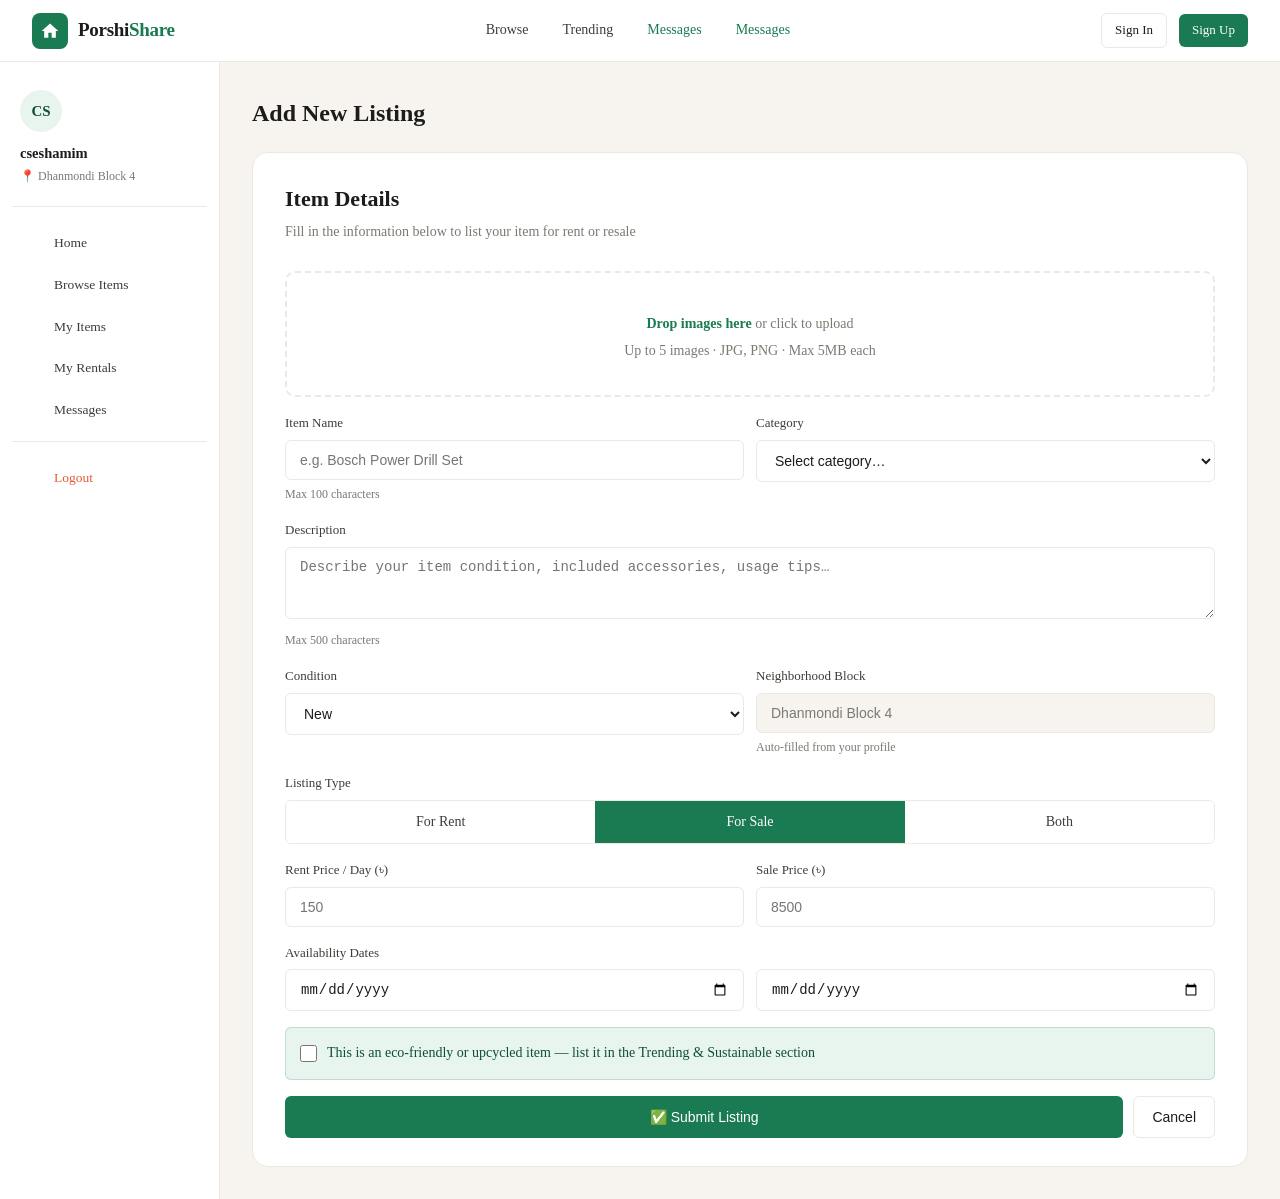
==== commit c95db0d2: "messages" ====
--- a/add-listing.html
+++ b/add-listing.html
@@ -9,16 +9,17 @@
 </head>
 <body>
 <nav class="topbar">
-  <a href="neighborrent.html" class="logo">
+  <a href="index.html" class="logo">
     <div class="logo-icon">
       <svg viewBox="0 0 24 24"><path d="M10 20v-6h4v6h5v-8h3L12 3 2 12h3v8z"/></svg>
     </div>
-    <span class="logo-text">Neighbor<span>Rent</span></span>
+    <span class="logo-text">Porshi<span>Share</span></span>
   </a>
   <div class="nav-links" id="nav-public">
     <a href="browse.html" class="nav-link">Browse</a>
-    <a href="trending.html" class="nav-link">Trending 🌿</a>
-    <a href="#" class="nav-link">How it Works</a>
+    <a href="trending.html" class="nav-link">Trending </a>
+    <a href="messages.html" class="nav-link active">Messages</a>
+    <a href="messages.html" class="nav-link active">Messages</a>
   </div>
   <div class="nav-right" id="nav-right-public">
     <a href="signin.html" class="btn btn-outline btn-sm">Sign In</a>
@@ -34,13 +35,13 @@
         <div class="u-block">📍 Dhanmondi Block 4</div>
       </div>
       <nav class="sidebar-nav">
-        <a href="dashboard.html"><span class="icon">🏠</span> Home</a>
-        <a href="browse.html"><span class="icon">🔍</span> Browse Items</a>
-        <a href="my-items.html"><span class="icon">📋</span> My Items</a>
-        <a href="my-rentals.html"><span class="icon">📂</span> My Rentals</a>
-        <a href="messages.html"><span class="icon">💬</span> Messages</a>
+        <a href="dashboard.html"><span class="icon"></span> Home</a>
+        <a href="browse.html"><span class="icon"></span> Browse Items</a>
+        <a href="my-items.html"><span class="icon"></span> My Items</a>
+        <a href="my-rentals.html"><span class="icon"></span> My Rentals</a>
+        <a href="messages.html"><span class="icon"></span> Messages</a>
         <div class="u-inline-037"></div>
-        <a href="neighborrent.html" class="logout"><span class="icon">🚪</span> Logout</a>
+        <a href="index.html" class="logout"><span class="icon"></span> Logout</a>
       </nav>
     </aside>
     <main class="dash-main">
@@ -50,7 +51,7 @@
         <p class="sub">Fill in the information below to list your item for rent or resale</p>
 
         <div class="upload-zone">
-          <div class="upload-icon">📸</div>
+          <div class="upload-icon"></div>
           <p><strong>Drop images here</strong> or click to upload</p>
           <p class="u-inline-051">Up to 5 images · JPG, PNG · Max 5MB each</p>
         </div>
@@ -121,7 +122,7 @@
 
         <div class="eco-check form-group">
           <input type="checkbox" id="eco">
-          <label for="eco">🌿 This is an eco-friendly or upcycled item — list it in the Trending & Sustainable section</label>
+          <label for="eco"> This is an eco-friendly or upcycled item — list it in the Trending & Sustainable section</label>
         </div>
 
         <div class="u-inline-054">
--- a/styles.css
+++ b/styles.css
@@ -33,7 +33,6 @@
 }
 
 body {
-  font-family: "DM Sans", sans-serif;
   background: var(--sand);
   color: var(--ink);
   font-size: 15px;
@@ -78,7 +77,6 @@
 }
 
 .logo-text {
-  font-family: "Playfair Display", serif;
   font-size: 19px;
   font-weight: 600;
   color: var(--ink);
@@ -159,7 +157,6 @@
   font-weight: 500;
   cursor: pointer;
   transition: all 0.15s;
-  font-family: inherit;
   text-decoration: none;
   border: none;
 }
@@ -253,7 +250,6 @@
 }
 
 .hero h1 {
-  font-family: "Playfair Display", serif;
   font-size: 52px;
   font-weight: 600;
   color: white;
@@ -321,7 +317,6 @@
   font-size: 28px;
   font-weight: 600;
   color: white;
-  font-family: "Playfair Display", serif;
 }
 
 .hero-stat .lbl {
@@ -441,7 +436,6 @@
   padding: 11px 16px;
   border-radius: var(--radius-sm);
   border: 1px solid var(--sand-dark);
-  font-family: inherit;
   font-size: 14px;
   background: var(--white);
   color: var(--ink);
@@ -521,12 +515,12 @@
   font-weight: 600;
   font-size: 14.5px;
   margin-bottom: 4px;
-  color: var(--ink);
+  color: #fff;
 }
 
 .card-block {
   font-size: 12px;
-  color: var(--ink-muted);
+  color: #fff;
   display: flex;
   align-items: center;
   gap: 4px;
@@ -561,7 +555,6 @@
   font-size: 13px;
   font-weight: 500;
   cursor: pointer;
-  font-family: inherit;
   transition: background 0.15s;
 }
 
@@ -579,7 +572,6 @@
   font-size: 13px;
   font-weight: 500;
   cursor: pointer;
-  font-family: inherit;
   transition: background 0.15s;
 }
 
@@ -615,7 +607,6 @@
 }
 
 .auth-title {
-  font-family: "Playfair Display", serif;
   font-size: 26px;
   font-weight: 600;
   margin-bottom: 6px;
@@ -644,7 +635,6 @@
   padding: 11px 14px;
   border-radius: var(--radius-sm);
   border: 1px solid var(--sand-dark);
-  font-family: inherit;
   font-size: 14px;
   color: var(--ink);
   background: var(--white);
@@ -662,7 +652,6 @@
   padding: 11px 14px;
   border-radius: var(--radius-sm);
   border: 1px solid var(--sand-dark);
-  font-family: inherit;
   font-size: 14px;
   color: var(--ink);
   background: var(--white);
@@ -815,7 +804,6 @@
 }
 
 .dash-welcome {
-  font-family: "Playfair Display", serif;
   font-size: 24px;
   font-weight: 600;
   color: var(--ink);
@@ -854,7 +842,6 @@
 .stat-card .stat-num {
   font-size: 30px;
   font-weight: 700;
-  font-family: "Playfair Display", serif;
   color: var(--ink);
 }
 
@@ -1092,6 +1079,9 @@
   cursor: pointer;
   border: 2px solid transparent;
 }
+.gallery-thumb img {
+  width: 100%;
+}
 
 .gallery-thumb.active {
   border-color: var(--green);
@@ -1111,7 +1101,6 @@
 }
 
 .detail-name {
-  font-family: "Playfair Display", serif;
   font-size: 26px;
   font-weight: 600;
   color: var(--ink);
@@ -1232,7 +1221,6 @@
 }
 
 .listing-card h2 {
-  font-family: "Playfair Display", serif;
   font-size: 22px;
   font-weight: 600;
   margin-bottom: 4px;
@@ -1515,7 +1503,6 @@
   padding: 10px 14px;
   border-radius: 99px;
   border: 1px solid var(--sand-dark);
-  font-family: inherit;
   font-size: 14px;
   background: var(--sand);
   outline: none;
@@ -1557,7 +1544,6 @@
 }
 
 .trending-hero h2 {
-  font-family: "Playfair Display", serif;
   font-size: 28px;
   font-weight: 600;
   margin-bottom: 8px;
@@ -1668,7 +1654,6 @@
 }
 
 .page-header h1 {
-  font-family: "Playfair Display", serif;
   font-size: 22px;
   font-weight: 600;
 }
@@ -1833,7 +1818,6 @@
 }
 
 .u-inline-002 {
-  font-family: "Playfair Display", serif;
   font-size: 22px;
   font-weight: 600;
 }
@@ -1865,7 +1849,6 @@
 }
 
 .u-inline-006 {
-  font-family: "Playfair Display", serif;
   font-size: 22px;
   font-weight: 600;
   color: white;
@@ -1909,7 +1892,6 @@
   border-radius: var(--radius-sm);
   background: white;
   color: var(--ink);
-  font-family: inherit;
 }
 
 .u-inline-013 {
